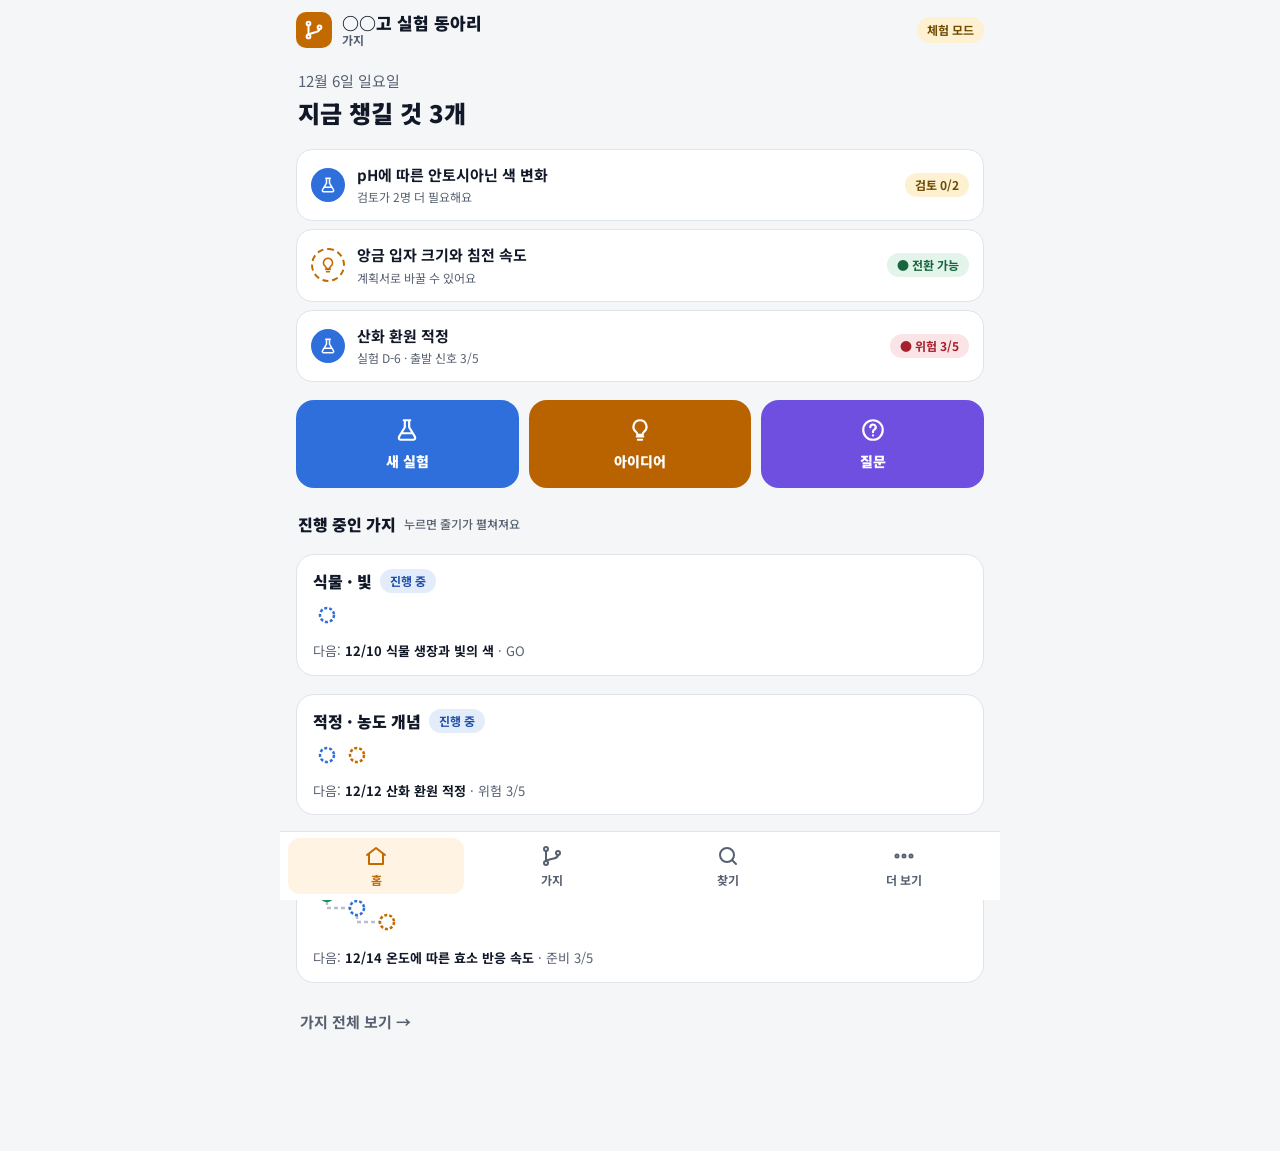
==== index.html @ 52be0ec6 "가지 첫 버전: 홈 · 가지 · 찾기 화면과 체험 모드 - 홈: 지금 챙길 것, 큰 버튼 3개, 진행 중인 가지 - 가지: 줄기별/날짜별, 줄기를 누르면 세로 가지 - 실험 상세:" ====
<!doctype html>
<html lang="ko">
<head>
<meta charset="utf-8">
<meta name="viewport" content="width=device-width, initial-scale=1, viewport-fit=cover">
<title>가지 · 실험 동아리 연구 관리</title>
<meta name="description" content="실험이 가지를 치며 이어지는 동아리 연구 관리 도구">
<link rel="icon" href="data:image/svg+xml,%3Csvg xmlns='http://www.w3.org/2000/svg' viewBox='0 0 48 48'%3E%3Crect width='48' height='48' rx='12' fill='%23C26A00'/%3E%3Cg transform='translate(12 12)' fill='none' stroke='%23fff' stroke-width='2.2' stroke-linecap='round'%3E%3Ccircle cx='6' cy='5' r='2'/%3E%3Ccircle cx='6' cy='19' r='2'/%3E%3Ccircle cx='18' cy='9' r='2'/%3E%3Cpath d='M6 7v10M18 11c0 4-6 3-12 6'/%3E%3C/g%3E%3C/svg%3E">
<link rel="preconnect" href="https://fonts.googleapis.com">
<link rel="preconnect" href="https://fonts.gstatic.com" crossorigin>
<link rel="stylesheet" href="https://fonts.googleapis.com/css2?family=Noto+Sans+KR:wght@400;500;700;900&family=Space+Grotesk:wght@500;700&display=swap">
<link rel="stylesheet" href="app.css">
</head>
<body>
<div class="app">
  <header class="top">
    <button type="button" class="back" id="backBtn" aria-label="뒤로" hidden><svg viewBox="0 0 24 24"><path d="M15 5l-7 7 7 7"/></svg></button>
    <div class="brand" id="brand">
      <span class="logo" id="clubLogo" aria-hidden="true"></span>
      <div class="brand-text"><b id="clubName">실험 동아리</b><small>가지</small></div>
    </div>
    <h1 class="screen-title" id="screenTitle" hidden></h1>
    <span class="demo-pill" id="demoPill">체험 모드</span>
  </header>

  <main id="screen" class="screen" aria-live="polite"></main>

  <nav class="tabs" aria-label="메뉴">
    <button type="button" data-tab="home"><svg viewBox="0 0 24 24"><path d="M3 11l9-7 9 7"/><path d="M5 10v10h14V10"/></svg>홈</button>
    <button type="button" data-tab="tree"><svg viewBox="0 0 24 24"><circle cx="6" cy="5" r="2"/><circle cx="6" cy="19" r="2"/><circle cx="18" cy="9" r="2"/><path d="M6 7v10M18 11c0 4-6 3-12 6"/></svg>가지</button>
    <button type="button" data-tab="find"><svg viewBox="0 0 24 24"><circle cx="11" cy="11" r="7"/><path d="M20 20l-4-4"/></svg>찾기</button>
    <button type="button" data-tab="more"><svg viewBox="0 0 24 24"><circle cx="5" cy="12" r="1.5"/><circle cx="12" cy="12" r="1.5"/><circle cx="19" cy="12" r="1.5"/></svg>더 보기</button>
  </nav>
</div>
<div class="sheet-bg" id="sheetBg" hidden></div>
<section class="sheet" id="sheet" hidden aria-modal="true" role="dialog"></section>
<div class="toast" id="toast" hidden></div>
<script src="data.js"></script>
<script src="app.js"></script>
</body>
</html>
---- app.css ----
/* 가지 — 한 화면에 한 가지 일. 색으로 상태, 큰 버튼, 휴대폰 우선 */
:root {
  --bg: #F5F6F8; --surface: #FFFFFF; --surface-2: #EEF1F5; --line: #DFE3EA;
  --fg: #111827; --muted: #566070;
  --brand: #C26A00; --brand-soft: #FFF3E3;
  --exp: #2F6FDB; --done: #1F8F5A; --idea: #C26A00; --q: #6E4FE0; --res: #0E8484; --club: #475467;
  --ok: #17663F; --ok-bg: #E3F4EA; --warn: #6E4B00; --warn-bg: #FDF1D2; --bad: #A3202F; --bad-bg: #FBE4E6;
  --info: #1F4FA8; --info-bg: #E2ECFB; --neutral: #475467; --neutral-bg: #EBEEF2;
  --edge: #B6BFCC; --today: #D2394B; --halo: rgba(47,111,219,.22); --shadow: 0 8px 24px rgba(17,24,39,.08);
  --f-body: "Noto Sans KR", system-ui, -apple-system, sans-serif;
  --f-num: "Space Grotesk", "Noto Sans KR", system-ui, sans-serif;
  color-scheme: light;
}
@media (prefers-color-scheme: dark) { :root:not([data-theme="light"]) {
  --bg: #0F1217; --surface: #171B22; --surface-2: #1F242D; --line: #2B323D; --fg: #E8ECF2; --muted: #A0A9B7;
  --brand: #E39A3B; --brand-soft: #3A2A14;
  --exp: #5B8DEF; --done: #34B27B; --idea: #E39A3B; --q: #9B87F5; --res: #2BB3B3; --club: #98A2B3;
  --ok: #7BDDA9; --ok-bg: #16342A; --warn: #F2CD6B; --warn-bg: #3A3015; --bad: #F59AA4; --bad-bg: #3F1D22;
  --info: #9CBDF7; --info-bg: #1B2C47; --neutral: #C3CAD5; --neutral-bg: #262C36;
  --edge: #475262; --today: #F26B7A; --halo: rgba(91,141,239,.3); --shadow: 0 8px 24px rgba(0,0,0,.35);
  color-scheme: dark; } }
:root[data-theme="dark"] {
  --bg: #0F1217; --surface: #171B22; --surface-2: #1F242D; --line: #2B323D; --fg: #E8ECF2; --muted: #A0A9B7;
  --brand: #E39A3B; --brand-soft: #3A2A14;
  --exp: #5B8DEF; --done: #34B27B; --idea: #E39A3B; --q: #9B87F5; --res: #2BB3B3; --club: #98A2B3;
  --ok: #7BDDA9; --ok-bg: #16342A; --warn: #F2CD6B; --warn-bg: #3A3015; --bad: #F59AA4; --bad-bg: #3F1D22;
  --info: #9CBDF7; --info-bg: #1B2C47; --neutral: #C3CAD5; --neutral-bg: #262C36;
  --edge: #475262; --today: #F26B7A; --halo: rgba(91,141,239,.3); --shadow: 0 8px 24px rgba(0,0,0,.35);
  color-scheme: dark; }

* { box-sizing: border-box; }
html, body { margin: 0; }
[hidden] { display: none !important; }
body { background: var(--bg); color: var(--fg); font-family: var(--f-body); font-size: 15px; line-height: 1.5; -webkit-tap-highlight-color: transparent; }
:focus-visible { outline: 3px solid var(--exp); outline-offset: 2px; }
button { font: inherit; color: inherit; }
svg { display: block; }

.app { max-width: 720px; margin: 0 auto; min-height: 100vh; padding-bottom: calc(84px + env(safe-area-inset-bottom, 0px)); }

/* 상단 */
.top { position: sticky; top: 0; z-index: 10; display: flex; align-items: center; gap: 10px; min-height: 60px;
  padding: calc(8px + env(safe-area-inset-top, 0px)) max(16px, env(safe-area-inset-right, 0px)) 8px max(16px, env(safe-area-inset-left, 0px));
  background: color-mix(in srgb, var(--bg) 88%, transparent); backdrop-filter: blur(10px); }
.brand { display: flex; align-items: center; gap: 10px; flex: 1; min-width: 0; }
.logo { width: 36px; height: 36px; border-radius: 10px; background: var(--brand); display: grid; place-items: center; flex: none; overflow: hidden; }
.logo svg { width: 22px; height: 22px; stroke: #fff; fill: none; stroke-width: 2.2; stroke-linecap: round; }
.logo img { width: 100%; height: 100%; object-fit: cover; }
.brand-text { display: flex; flex-direction: column; line-height: 1.15; min-width: 0; }
.brand-text b { font-size: 17px; font-weight: 900; white-space: nowrap; overflow: hidden; text-overflow: ellipsis; }
.brand-text small { font-size: 12px; color: var(--muted); font-weight: 700; }
.screen-title { flex: 1; margin: 0; font-size: 18px; font-weight: 900; white-space: nowrap; overflow: hidden; text-overflow: ellipsis; }
.back { width: 44px; height: 44px; border: 0; border-radius: 12px; background: var(--surface); display: grid; place-items: center; cursor: pointer; flex: none; box-shadow: var(--shadow); }
.back svg { width: 22px; height: 22px; stroke: currentColor; fill: none; stroke-width: 2.4; stroke-linecap: round; stroke-linejoin: round; }
.demo-pill { font-size: 12px; font-weight: 700; color: var(--warn); background: var(--warn-bg); padding: 4px 10px; border-radius: 999px; flex: none; }

.screen { padding: 4px max(16px, env(safe-area-inset-right, 0px)) 24px max(16px, env(safe-area-inset-left, 0px)); display: flex; flex-direction: column; gap: 18px; }

/* 하단 탭 */
.tabs { position: fixed; left: 50%; transform: translateX(-50%); bottom: 0; width: 100%; max-width: 720px; z-index: 10; display: grid; grid-template-columns: repeat(4, 1fr);
  background: var(--surface); border-top: 1px solid var(--line); padding: 6px 8px calc(6px + env(safe-area-inset-bottom, 0px)); }
.tabs button { border: 0; background: transparent; cursor: pointer; display: flex; flex-direction: column; align-items: center; gap: 3px; font-size: 12px; font-weight: 700; color: var(--muted); min-height: 56px; justify-content: center; border-radius: 12px; }
.tabs svg { width: 24px; height: 24px; stroke: currentColor; fill: none; stroke-width: 2; stroke-linecap: round; stroke-linejoin: round; }
.tabs button[aria-current="page"] { color: var(--brand); background: var(--brand-soft); }

/* 공통 */
h2.sec { margin: 6px 2px 0; font-size: 16px; font-weight: 900; display: flex; align-items: center; gap: 8px; }
h2.sec small { font-size: 12px; color: var(--muted); font-weight: 500; }
.card { background: var(--surface); border: 1px solid var(--line); border-radius: 18px; padding: 16px; }
.muted { color: var(--muted); }
.code { font-family: var(--f-num); font-variant-numeric: tabular-nums; letter-spacing: .02em; }
.badge { display: inline-flex; align-items: center; gap: 5px; padding: 3px 10px; border-radius: 999px; font-size: 12px; font-weight: 700; white-space: nowrap; }
.t-ok { background: var(--ok-bg); color: var(--ok); } .t-warn { background: var(--warn-bg); color: var(--warn); }
.t-bad { background: var(--bad-bg); color: var(--bad); } .t-info { background: var(--info-bg); color: var(--info); }
.t-neutral { background: var(--neutral-bg); color: var(--neutral); }
.ico { width: 34px; height: 34px; border-radius: 50%; display: inline-grid; place-items: center; flex: none; }
.ico svg { width: 18px; height: 18px; fill: none; stroke-width: 2; stroke-linecap: round; stroke-linejoin: round; }
.empty { padding: 28px 8px; text-align: center; color: var(--muted); }

.btn { min-height: 48px; padding: 0 18px; border-radius: 14px; border: 1px solid var(--line); background: var(--surface); font-weight: 700; cursor: pointer; display: inline-flex; align-items: center; justify-content: center; gap: 8px; }
.btn svg { width: 20px; height: 20px; stroke: currentColor; fill: none; stroke-width: 2; stroke-linecap: round; stroke-linejoin: round; }
.btn.primary { background: var(--brand); border-color: var(--brand); color: #fff; }
.btn.blue { background: var(--exp); border-color: var(--exp); color: #fff; }
.btn:disabled { opacity: .45; cursor: not-allowed; }
.btn-row { display: grid; grid-template-columns: repeat(auto-fit, minmax(140px, 1fr)); gap: 10px; }

/* 홈 */
.hello { display: flex; flex-direction: column; gap: 2px; padding: 6px 2px 0; }
.hello b { font-size: 24px; font-weight: 900; }
.quick { display: grid; grid-template-columns: repeat(3, 1fr); gap: 10px; }
.quick button { border: 0; border-radius: 18px; min-height: 88px; color: #fff; font-weight: 900; font-size: 14px; display: flex; flex-direction: column; align-items: center; justify-content: center; gap: 8px; cursor: pointer; }
.quick svg { width: 26px; height: 26px; stroke: #fff; fill: none; stroke-width: 2; stroke-linecap: round; stroke-linejoin: round; }
.todo { display: flex; flex-direction: column; gap: 8px; }
.todo-item { display: flex; align-items: center; gap: 12px; width: 100%; text-align: left; background: var(--surface); border: 1px solid var(--line); border-radius: 16px; padding: 14px; cursor: pointer; }
.todo-item .tx { flex: 1; min-width: 0; display: flex; flex-direction: column; gap: 2px; }
.todo-item .tx b { font-size: 15px; overflow: hidden; text-overflow: ellipsis; white-space: nowrap; }
.todo-item .tx small { font-size: 12px; color: var(--muted); }

/* 가지 카드 */
.seg { display: grid; grid-template-columns: 1fr 1fr; background: var(--surface-2); border-radius: 14px; padding: 4px; }
.seg button { border: 0; background: transparent; min-height: 40px; border-radius: 10px; font-weight: 700; color: var(--muted); cursor: pointer; }
.seg button[aria-pressed="true"] { background: var(--surface); color: var(--fg); box-shadow: 0 1px 3px rgba(0,0,0,.12); }
.line-card { width: 100%; text-align: left; background: var(--surface); border: 1px solid var(--line); border-radius: 18px; padding: 14px 16px; cursor: pointer; display: flex; flex-direction: column; gap: 8px; }
.line-card .head { display: flex; align-items: center; gap: 8px; }
.line-card .head b { flex: 1; font-size: 16px; font-weight: 900; }
.line-card .mini { overflow: hidden; }
.line-card .next { font-size: 13px; color: var(--muted); }
.line-card .next b { color: var(--fg); }
.fold { border: 0; background: transparent; color: var(--muted); font-weight: 700; padding: 10px 4px; cursor: pointer; text-align: left; }

/* 날짜별 */
.day-list { display: flex; flex-direction: column; gap: 6px; }
.month { margin: 10px 2px 2px; font-size: 15px; font-weight: 900; }
.srow { display: flex; align-items: center; gap: 12px; width: 100%; text-align: left; background: var(--surface); border: 1px solid var(--line); border-radius: 14px; padding: 10px 12px; cursor: pointer; }
.srow.past { opacity: .6; }
.sdate { width: 36px; display: flex; flex-direction: column; align-items: center; line-height: 1.1; flex: none; }
.sdate b { font-family: var(--f-num); font-size: 19px; } .sdate small { font-size: 11px; color: var(--muted); }
.srow .tx { flex: 1; min-width: 0; display: flex; flex-direction: column; }
.srow .tx b { overflow: hidden; text-overflow: ellipsis; white-space: nowrap; font-size: 14px; }
.srow .tx small { font-size: 11px; color: var(--muted); }
.todayline { display: flex; align-items: center; gap: 8px; color: var(--today); font-size: 12px; font-weight: 700; margin: 2px 0; }
.todayline::before, .todayline::after { content: ""; flex: 1; border-top: 2px dashed var(--today); }

/* 상세 */
.detail-head { display: flex; flex-direction: column; gap: 8px; }
.detail-head h2 { margin: 0; font-size: 22px; font-weight: 900; line-height: 1.3; }
.idrow { display: flex; align-items: center; gap: 8px; flex-wrap: wrap; }
.idchip { font-family: var(--f-num); font-weight: 700; font-size: 13px; background: var(--surface-2); border: 1px solid var(--line); border-radius: 8px; padding: 2px 8px; user-select: all; }
.chipbtn { min-height: 32px; padding: 0 10px; border-radius: 8px; border: 1px solid var(--line); background: var(--surface); font-size: 12px; color: var(--muted); cursor: pointer; }
.panel-title { display: flex; justify-content: space-between; align-items: center; margin-bottom: 6px; font-size: 13px; font-weight: 700; color: var(--muted); }
.kv { display: grid; grid-template-columns: 76px minmax(0, 1fr); gap: 6px 10px; font-size: 14px; margin: 0; }
.kv dt { color: var(--muted); } .kv dd { margin: 0; }
.conds { display: flex; flex-direction: column; gap: 8px; font-size: 14px; }
.conds div { display: flex; align-items: center; gap: 10px; }
.cdot { width: 20px; height: 20px; border-radius: 50%; display: inline-grid; place-items: center; flex: none; }
.cdot svg { width: 12px; height: 12px; stroke: #fff; fill: none; stroke-width: 3; stroke-linecap: round; stroke-linejoin: round; }
.branch-svg text { font-family: var(--f-body); }
.branch-svg g[data-go] { cursor: pointer; }

/* 찾기 */
.search { width: 100%; min-height: 50px; border-radius: 14px; border: 1px solid var(--line); background: var(--surface); color: var(--fg); padding: 0 16px; font: inherit; font-size: 16px; }
.chips { display: flex; gap: 6px; flex-wrap: wrap; }
.chip { min-height: 36px; padding: 0 14px; border-radius: 999px; border: 1px solid var(--line); background: var(--surface); cursor: pointer; font-size: 13px; display: inline-flex; align-items: center; gap: 6px; }
.chip i { width: 9px; height: 9px; border-radius: 50%; display: inline-block; }
.chip[aria-pressed="true"] { background: var(--fg); color: var(--bg); border-color: var(--fg); }

/* 더 보기 */
.menu { display: flex; flex-direction: column; gap: 8px; }
.menu-item { display: flex; align-items: center; gap: 14px; width: 100%; text-align: left; background: var(--surface); border: 1px solid var(--line); border-radius: 16px; padding: 14px; cursor: pointer; }
.menu-item .tx { flex: 1; display: flex; flex-direction: column; } .menu-item .tx small { color: var(--muted); font-size: 12px; }
.menu-item .mi { width: 40px; height: 40px; border-radius: 12px; display: grid; place-items: center; flex: none; }
.menu-item .mi svg { width: 22px; height: 22px; stroke: #fff; fill: none; stroke-width: 2; stroke-linecap: round; stroke-linejoin: round; }

/* 보드 */
.board { display: flex; gap: 10px; overflow-x: auto; padding-bottom: 8px; margin: 0 -4px; }
.col { flex: 0 0 210px; background: var(--surface-2); border-radius: 16px; padding: 10px; display: flex; flex-direction: column; gap: 8px; min-height: 160px; }
.col h3 { margin: 0; font-size: 13px; display: flex; justify-content: space-between; padding: 2px 4px; }
.bcard { background: var(--surface); border: 1px solid var(--line); border-radius: 12px; padding: 10px; display: flex; flex-direction: column; gap: 6px; text-align: left; cursor: pointer; width: 100%; }
.bcard.idea { border-style: dashed; border-color: var(--idea); }
.bcard .code { font-size: 11px; color: var(--muted); font-weight: 700; }
.bcard b { font-size: 14px; line-height: 1.35; }

/* 설정 */
.field { display: flex; flex-direction: column; gap: 6px; font-size: 13px; font-weight: 700; color: var(--muted); }
.field input, .field select, .field textarea { font: inherit; font-size: 16px; min-height: 48px; border-radius: 12px; border: 1px solid var(--line); background: var(--surface); color: var(--fg); padding: 0 14px; font-weight: 400; }
.field textarea { padding: 10px 14px; min-height: 90px; resize: vertical; }
.logo-edit { display: flex; align-items: center; gap: 14px; }
.logo-edit .logo { width: 64px; height: 64px; border-radius: 16px; }
.logo-edit .logo svg { width: 36px; height: 36px; }
.swatches { display: flex; gap: 10px; flex-wrap: wrap; }
.swatches button { width: 40px; height: 40px; border-radius: 50%; border: 3px solid transparent; cursor: pointer; }
.swatches button[aria-pressed="true"] { border-color: var(--fg); }

/* 시트 (아래에서 올라오는 창) */
.sheet-bg { position: fixed; inset: 0; background: rgba(0,0,0,.35); z-index: 20; }
.sheet { position: fixed; left: 50%; transform: translateX(-50%); bottom: 0; width: 100%; max-width: 720px; z-index: 21; background: var(--bg); border-radius: 22px 22px 0 0;
  padding: 18px max(16px, env(safe-area-inset-right, 0px)) calc(18px + env(safe-area-inset-bottom, 0px)) max(16px, env(safe-area-inset-left, 0px));
  display: flex; flex-direction: column; gap: 12px; max-height: 88vh; overflow-y: auto; box-shadow: var(--shadow); }
.sheet h3 { margin: 0; font-size: 18px; font-weight: 900; }

.toast { position: fixed; left: 50%; bottom: calc(96px + env(safe-area-inset-bottom, 0px)); transform: translateX(-50%); background: var(--fg); color: var(--bg); padding: 10px 16px; border-radius: 12px; font-size: 13px; font-weight: 700; z-index: 30; max-width: calc(100% - 32px); }

.mapbox { overflow-x: auto; background: var(--surface); border: 1px solid var(--line); border-radius: 18px; }
.mapbox svg text { font-family: var(--f-body); fill: var(--fg); }
.dim { opacity: .18; }

@media (prefers-reduced-motion: reduce) { * { transition: none !important; animation: none !important; } }
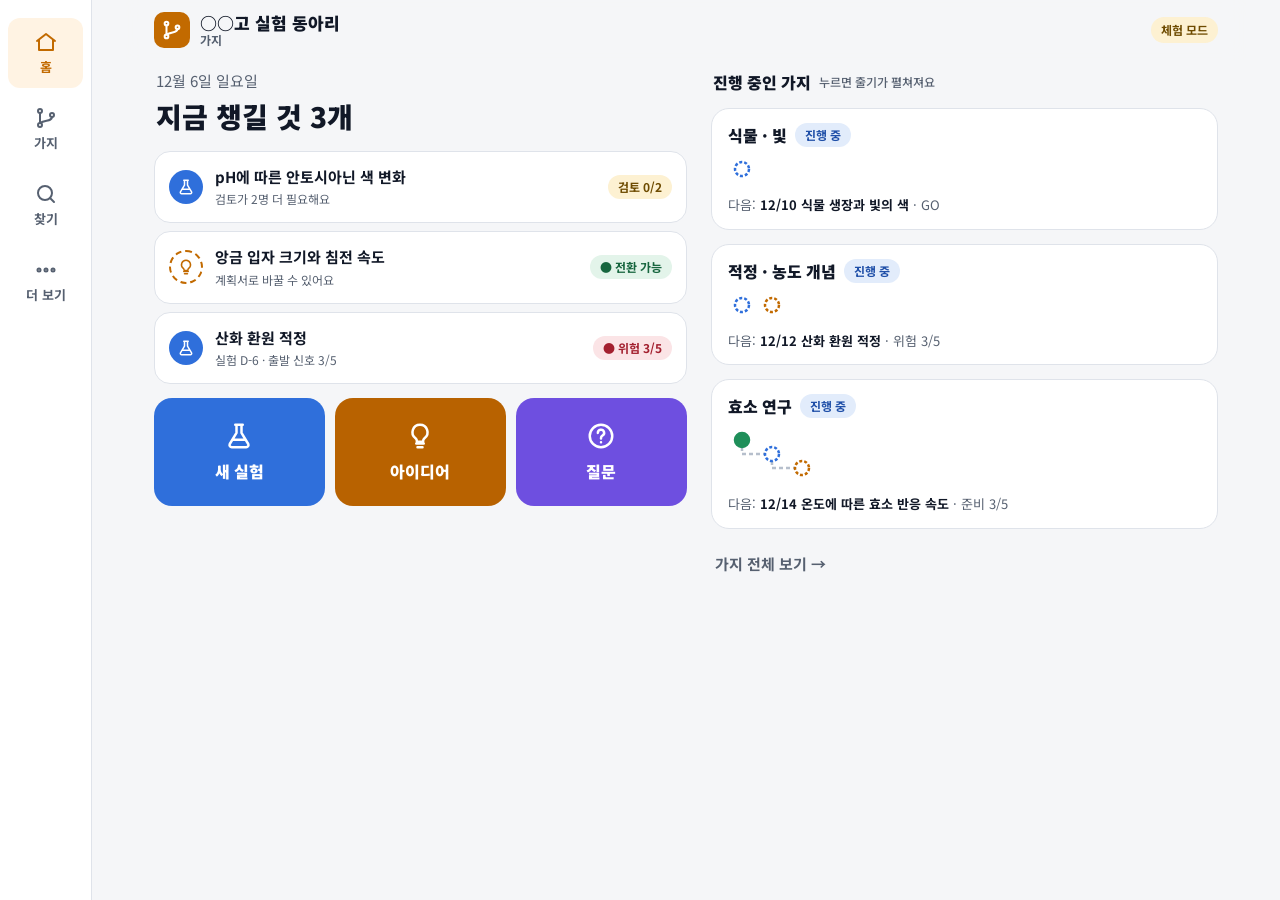
==== commit 91dc5c64: "반응형: 태블릿 왼쪽 메뉴, 가로 화면 목록+상세 두 칸 Co-Authored-By: Claude Opus 5.5 <noreply@anthropic.com> Claude-Sessi" ====
--- a/index.html
+++ b/index.html
@@ -13,17 +13,28 @@
 </head>
 <body>
 <div class="app">
-  <header class="top">
-    <button type="button" class="back" id="backBtn" aria-label="뒤로" hidden><svg viewBox="0 0 24 24"><path d="M15 5l-7 7 7 7"/></svg></button>
-    <div class="brand" id="brand">
-      <span class="logo" id="clubLogo" aria-hidden="true"></span>
-      <div class="brand-text"><b id="clubName">실험 동아리</b><small>가지</small></div>
+  <div class="layout">
+    <div class="main-col">
+      <header class="top">
+        <button type="button" class="back" id="backBtn" aria-label="뒤로" hidden><svg viewBox="0 0 24 24"><path d="M15 5l-7 7 7 7"/></svg></button>
+        <div class="brand" id="brand">
+          <span class="logo" id="clubLogo" aria-hidden="true"></span>
+          <div class="brand-text"><b id="clubName">실험 동아리</b><small>가지</small></div>
+        </div>
+        <h1 class="screen-title" id="screenTitle" hidden></h1>
+        <span class="demo-pill" id="demoPill">체험 모드</span>
+      </header>
+      <main id="screen" class="screen" aria-live="polite"></main>
     </div>
-    <h1 class="screen-title" id="screenTitle" hidden></h1>
-    <span class="demo-pill" id="demoPill">체험 모드</span>
-  </header>
-
-  <main id="screen" class="screen" aria-live="polite"></main>
+    <aside class="pane" id="pane" hidden aria-label="자세히 보기">
+      <header class="top pane-top">
+        <button type="button" class="back" id="paneBack" aria-label="뒤로" hidden><svg viewBox="0 0 24 24"><path d="M15 5l-7 7 7 7"/></svg></button>
+        <h1 class="screen-title" id="paneTitle"></h1>
+        <button type="button" class="back" id="paneClose" aria-label="닫기"><svg viewBox="0 0 24 24"><path d="M6 6l12 12M18 6L6 18"/></svg></button>
+      </header>
+      <div id="paneBody" class="screen"></div>
+    </aside>
+  </div>
 
   <nav class="tabs" aria-label="메뉴">
     <button type="button" data-tab="home"><svg viewBox="0 0 24 24"><path d="M3 11l9-7 9 7"/><path d="M5 10v10h14V10"/></svg>홈</button>
--- a/app.css
+++ b/app.css
@@ -185,3 +185,46 @@
 .dim { opacity: .18; }
 
 @media (prefers-reduced-motion: reduce) { * { transition: none !important; animation: none !important; } }
+
+/* ---------- 반응형: 휴대폰 · 태블릿 ---------- */
+.home-grid { display: flex; flex-direction: column; gap: 18px; }
+.home-grid > div { display: flex; flex-direction: column; gap: 14px; }
+.grid2 { display: grid; grid-template-columns: 1fr; gap: 12px; }
+.sel-ring { outline: 3px solid var(--exp); outline-offset: 1px; }
+.pane-top .screen-title { flex: 1; }
+
+@media (min-width: 640px) {
+  .grid2 { grid-template-columns: 1fr 1fr; }
+}
+
+/* 태블릿 세로 이상: 왼쪽 메뉴 */
+@media (min-width: 768px) {
+  .app { max-width: none; padding-bottom: 0; padding-left: calc(92px + env(safe-area-inset-left, 0px)); }
+  .tabs { left: 0; top: 0; bottom: 0; transform: none; width: calc(92px + env(safe-area-inset-left, 0px)); max-width: none;
+    display: flex; flex-direction: column; justify-content: flex-start; gap: 6px; border-top: 0; border-right: 1px solid var(--line);
+    padding: calc(18px + env(safe-area-inset-top, 0px)) 8px 16px calc(8px + env(safe-area-inset-left, 0px)); }
+  .tabs button { min-height: 70px; font-size: 13px; flex: none; }
+  .main-col { max-width: 1120px; margin: 0 auto; width: 100%; }
+  .top { padding-left: 28px; padding-right: 28px; }
+  .screen { padding-left: 28px; padding-right: 28px; }
+  .home-grid { display: grid; grid-template-columns: minmax(0, 1.05fr) minmax(0, 1fr); gap: 24px; align-items: start; }
+  .hello b { font-size: 28px; }
+  .quick button { min-height: 108px; font-size: 16px; }
+  .quick svg { width: 30px; height: 30px; }
+  .toast { bottom: 28px; left: calc(50% + 46px); }
+  .sheet { max-width: 560px; top: 50%; bottom: auto; left: calc(50% + 46px); transform: translate(-50%, -50%); border-radius: 22px; max-height: 86vh; }
+  .board .col { flex-basis: 230px; }
+}
+
+/* 태블릿 가로 이상: 목록 + 상세 두 칸 */
+@media (min-width: 1024px) {
+  .layout { display: flex; align-items: flex-start; }
+  .main-col { flex: 1; min-width: 0; }
+  .pane { flex: 0 0 min(44%, 540px); position: sticky; top: 0; height: 100vh; overflow-y: auto; border-left: 1px solid var(--line); background: var(--bg); }
+  .pane .top { padding-left: 20px; padding-right: 20px; }
+  .pane .screen { padding-left: 20px; padding-right: 20px; padding-bottom: 40px; }
+  .grid2.wide3 { grid-template-columns: 1fr 1fr; }
+}
+@media (min-width: 1280px) {
+  .grid2.wide3 { grid-template-columns: repeat(3, 1fr); }
+}
